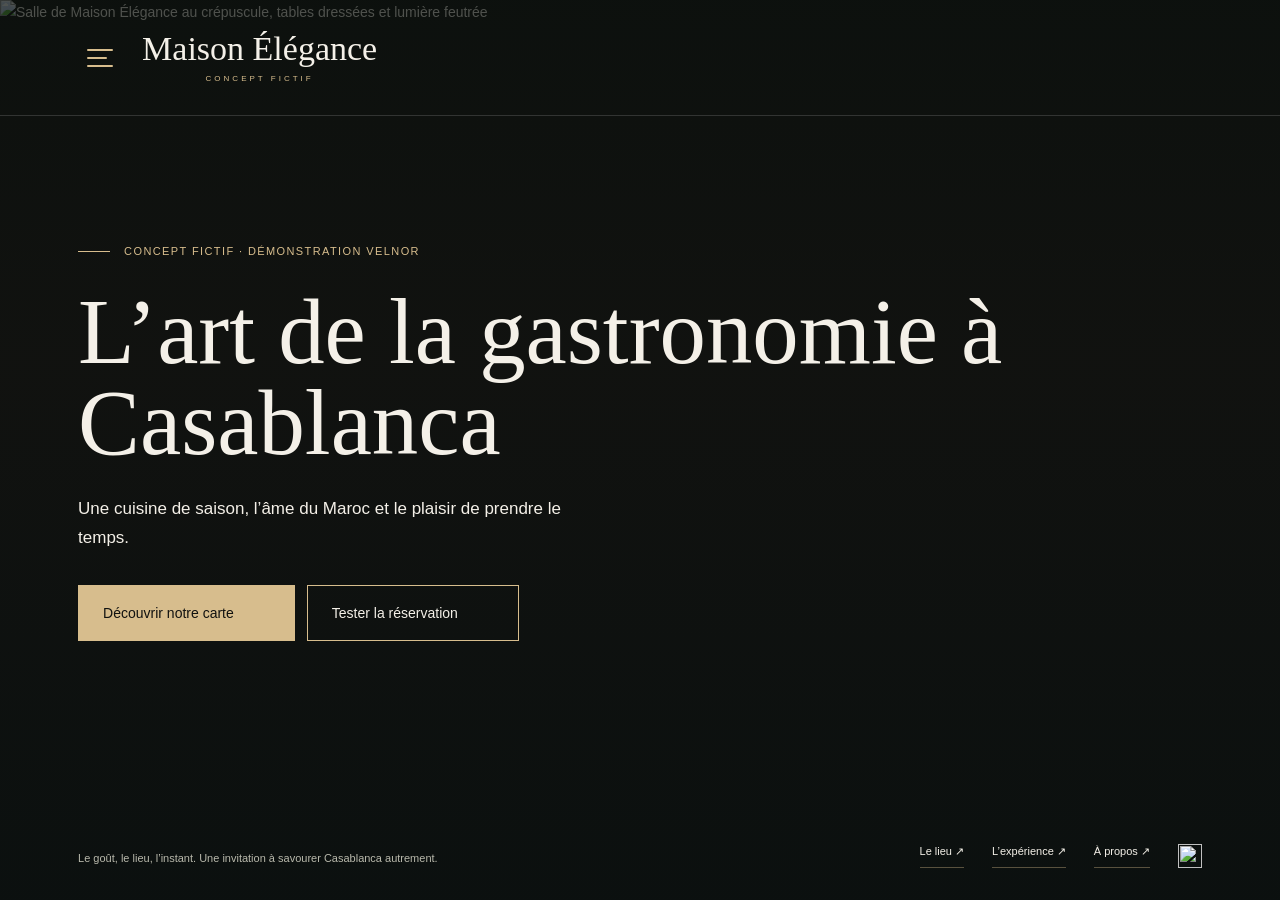
==== index.html @ 6c057418 "Publier la démonstration Maison Élégance" ====
<!doctype html>
<html lang="fr"><head><meta charset="UTF-8"><meta name="viewport" content="width=device-width, initial-scale=1"><meta name="robots" content="noindex"><meta name="theme-color" content="#111210"><meta name="description" content="Maison Élégance, concept fictif de restaurant gastronomique à Casablanca. Une démonstration VELNOR."><title>Accueil · Maison Élégance</title><link rel="stylesheet" href="fonts.css"><link rel="stylesheet" href="style.css?v=20261017-1"><script src="app.js?v=20261017-1" defer></script></head><body class="home"><div class="hero"><img class="hero-photo" src="assets/imgSalleAuCrepuscule.png" alt="Salle de Maison Élégance au crépuscule, tables dressées et lumière feutrée" fetchpriority="high"><a class="skip" href="#main">Aller au contenu</a><header class="header" data-node-id="4:5559"><div class="header-identity"><button class="menu-toggle" type="button" aria-label="Ouvrir le menu" aria-controls="site-menu" aria-expanded="false" aria-haspopup="dialog"><span class="menu-lines" aria-hidden="true"><span></span><span></span><span></span></span></button><a class="brand" href="index.html" aria-label="Maison Élégance, accueil"><span>Maison Élégance</span><small>CONCEPT FICTIF</small></a></div></header><main class="hero-content" id="main" data-node-id="4:5571"><div class="hero-invitation"><p class="eyebrow">Concept fictif · Démonstration VELNOR</p><h1>L’art de la gastronomie à Casablanca</h1><p class="hero-description">Une cuisine de saison, l’âme du Maroc et le plaisir de prendre le temps.</p><div class="actions"><a class="button gold" href="carte.html">Découvrir notre carte<img src="assets/imgArrowUpRight1.svg" alt="" width="16" height="16"></a><a class="button outline" href="reservation.html">Tester la réservation<img src="assets/imgArrowUpRight.svg" alt="" width="16" height="16"></a></div></div><div class="hero-bottom"><p>Le goût, le lieu, l’instant. Une invitation à savourer Casablanca autrement.</p><nav class="home-explore" aria-label="Découvrir la maison"><a href="maison.html" aria-label="Découvrir la maison">Le lieu ↗</a><a href="experience.html">L’expérience ↗</a><a href="contact.html">À propos ↗</a><a class="discover-arrow" href="maison.html" aria-label="Découvrir la maison"><img src="assets/imgArrowDown.svg" alt="" width="24" height="24"></a></nav></div></main></div><dialog class="navigation-drawer" id="site-menu" aria-label="Menu Maison Élégance"><div class="drawer-top"><button class="drawer-close" type="button" aria-label="Fermer le menu" autofocus><span class="menu-lines is-cross" aria-hidden="true"><span></span><span></span><span></span></span></button><span class="drawer-heading">Maison Élégance<small>CONCEPT FICTIF</small></span></div><div class="drawer-content"><p class="eyebrow">Explorez la maison</p><nav class="drawer-links" aria-label="Toutes les pages"><a href="index.html" aria-current="page"><span class="drawer-number" aria-hidden="true">01</span><span>Accueil</span><span class="drawer-link-arrow" aria-hidden="true">↗</span></a><a href="maison.html"><span class="drawer-number" aria-hidden="true">02</span><span>La maison</span><span class="drawer-link-arrow" aria-hidden="true">↗</span></a><a href="carte.html"><span class="drawer-number" aria-hidden="true">03</span><span>La carte</span><span class="drawer-link-arrow" aria-hidden="true">↗</span></a><a href="experience.html"><span class="drawer-number" aria-hidden="true">04</span><span>L’expérience</span><span class="drawer-link-arrow" aria-hidden="true">↗</span></a><a href="reservation.html"><span class="drawer-number" aria-hidden="true">05</span><span>Réservation</span><span class="drawer-link-arrow" aria-hidden="true">↗</span></a><a href="contact.html"><span class="drawer-number" aria-hidden="true">06</span><span>Contact</span><span class="drawer-link-arrow" aria-hidden="true">↗</span></a></nav><div class="drawer-signature"><span>MÉ</span><p>Le goût. Le lieu. L’instant.</p><small>GASTRONOMIE CONTEMPORAINE</small></div></div></dialog></body></html>
---- fonts.css ----
@font-face {
  font-family: 'Cormorant Garamond';
  font-style: italic;
  font-weight: 400;
  font-display: swap;
  src: url(assets/font-0.ttf) format('truetype');
}
@font-face {
  font-family: 'Cormorant Garamond';
  font-style: normal;
  font-weight: 400;
  font-display: swap;
  src: url(assets/font-1.ttf) format('truetype');
}
@font-face {
  font-family: 'Cormorant Garamond';
  font-style: normal;
  font-weight: 500;
  font-display: swap;
  src: url(assets/font-2.ttf) format('truetype');
}
@font-face {
  font-family: 'Inter';
  font-style: normal;
  font-weight: 400;
  font-display: swap;
  src: url(assets/font-3.ttf) format('truetype');
}
@font-face {
  font-family: 'Inter';
  font-style: normal;
  font-weight: 500;
  font-display: swap;
  src: url(assets/font-4.ttf) format('truetype');
}
@font-face {
  font-family: 'Inter';
  font-style: normal;
  font-weight: 600;
  font-display: swap;
  src: url(assets/font-5.ttf) format('truetype');
}
---- style.css ----
:root{--ink:#111210;--cream:#f4f0e8;--paper:#fcfaf6;--gold:#d7bd8d;--muted:#6c6b61;--line:#d8d3c7;--serif:'Cormorant Garamond',Georgia,serif;--sans:Inter,Arial,sans-serif}*{box-sizing:border-box}body{margin:0;background:var(--cream);color:var(--ink);font:14px/1.75 var(--sans)}a{color:inherit;text-decoration:none}button,input,select,textarea{font:inherit}button,a,input,select,textarea{-webkit-tap-highlight-color:transparent}button{cursor:pointer}a:focus-visible,button:focus-visible,input:focus-visible,select:focus-visible,textarea:focus-visible{outline:2px solid #b89a62;outline-offset:5px}button:disabled{cursor:default}h1,h2,h3,p{margin:0}h1,h2,h3{font-family:var(--serif);font-weight:400;line-height:1.04}h1{font-size:clamp(48px,5.1vw,76px)}h2{font-size:clamp(38px,4.4vw,64px)}h3{font-size:32px}.skip{position:fixed;top:-80px;left:20px;padding:10px 20px;background:var(--gold);z-index:100}.skip:focus{top:10px}.header{height:116px;padding:0 max(32px,6.1vw);display:flex;align-items:center;justify-content:space-between;background:var(--ink);color:var(--cream);border-bottom:1px solid #ffffff26;position:relative;z-index:20}.brand{display:flex;flex-direction:column;align-items:center;flex-shrink:0}.brand span{font:500 34px/1.15 var(--serif)}.brand small{font-size:8px;letter-spacing:3px;color:var(--gold);margin-top:4px}.nav{display:flex;align-items:center;gap:30px}.nav>a:not(.button){font-size:13px;padding:12px 0;position:relative}.nav>a[aria-current=page]:not(.button):after{content:'';position:absolute;bottom:4px;left:0;right:0;height:1px;background:var(--gold)}.nav a:not(.button):hover{color:var(--gold)}.button{display:inline-flex;align-items:center;justify-content:center;gap:20px;min-height:56px;padding:15px 24px;border:1px solid var(--gold);font-size:14px;font-weight:500;background:transparent;color:var(--cream);transition:background .2s,color .2s}.button:hover{background:var(--gold);color:var(--ink)}.button img{display:block;flex-shrink:0}.button.gold{background:var(--gold);color:var(--ink)}.button.gold:hover{background:#e4cea7}.button.ink{background:var(--ink);border-color:var(--ink);color:var(--cream)}.button.ink:hover{background:#30332c}.menu-toggle{display:none;background:none;color:var(--cream);border:1px solid #d7bd8d60;padding:8px 14px}.home{background:var(--ink);color:var(--cream)}.home .header{background:transparent}.hero{min-height:100svh;position:relative;display:flex;flex-direction:column;background:var(--ink)}.hero-photo,.experience-photo{position:absolute;inset:0;width:100%;height:100%;object-fit:cover}.hero:after{content:'';position:absolute;inset:0;background:linear-gradient(180deg,rgba(11,16,13,.73),rgba(16,18,15,.19) 40%,rgba(11,16,15,.94));pointer-events:none}.hero-content{z-index:1;position:relative;padding:clamp(72px,14vh,218px) max(32px,6.1vw) 32px;flex:1;display:flex;flex-direction:column;justify-content:space-between;gap:65px}.hero-invitation{max-width:990px;display:flex;flex-direction:column;align-items:flex-start;gap:26px}.eyebrow{font-size:11px;font-weight:500;letter-spacing:1.4px;text-transform:uppercase;color:var(--muted)}.hero .eyebrow{color:var(--gold);display:flex;gap:14px;align-items:center}.hero .eyebrow:before{content:'';height:1px;width:32px;background:var(--gold)}.hero h1{font-size:clamp(52px,7.25vw,104px);line-height:.98;max-width:990px}.hero-description{font-size:17px;line-height:1.7;max-width:510px}.actions{display:flex;gap:12px;flex-wrap:wrap;margin-top:6px}.hero-bottom{display:flex;align-items:end;justify-content:space-between;gap:32px;color:#b9b9ac;font-size:11px;line-height:1.6}.hero-bottom p{max-width:430px}.home-explore{display:flex;gap:28px;flex-wrap:wrap}.home-explore a{padding-bottom:6px;border-bottom:1px solid #d7bd8d60;color:var(--cream)}.page{max-width:1440px;margin:auto;padding:72px max(32px,6.1vw) 80px}.page-intro{display:flex;justify-content:space-between;align-items:end;gap:48px;margin-bottom:40px}.page-intro>div{display:flex;flex-direction:column;gap:20px}.page-intro>p{max-width:350px;color:var(--muted);font-size:16px}.split{display:grid;grid-template-columns:1fr 1fr;gap:8.2%;align-items:center}.editorial{display:flex;flex-direction:column;gap:24px}.editorial>p:not(.eyebrow){color:var(--muted);font-size:16px;line-height:1.75}.portrait{width:100%;height:590px;object-fit:cover}.caption{font-size:11px;color:var(--muted);margin-top:14px}.signature{border-top:1px solid var(--line);padding-top:20px;display:flex;align-items:center;justify-content:space-between;font:italic 26px var(--serif)}.signature span{color:#b89a62;font-style:normal;font-size:30px}.philosophy{background:var(--ink);color:var(--cream);padding:72px max(32px,6.1vw)}.philosophy>div{max-width:1264px;margin:auto}.philosophy .eyebrow{color:var(--gold)}.philosophy-title{display:flex;gap:50px;align-items:start;margin-bottom:40px}.philosophy-title>.eyebrow{width:295px}.convictions{display:grid;grid-template-columns:repeat(3,1fr);gap:40px}.conviction{border-top:1px solid #36382f;padding-top:20px}.roman{font:italic 32px var(--serif);color:var(--gold);margin-bottom:20px}.conviction h3{font-size:34px;margin-bottom:18px}.conviction p:last-child{color:#b9b9ac;font-size:15px}.next-page{margin-top:35px}.filters{display:flex;gap:8px;flex-wrap:wrap;align-items:center;border-bottom:1px solid var(--line);padding:8px 0 24px;margin-bottom:32px}.filter{border:1px solid var(--line);background:transparent;color:var(--muted);padding:10px 20px}.filter[aria-pressed=true]{background:var(--ink);color:var(--cream);border-color:var(--ink)}.filter:hover{border-color:var(--ink)}.filters label{margin-left:auto;display:flex;gap:8px;align-items:center;font-size:12px}.menu-section{margin-top:40px}.menu-section[hidden],.dish[hidden]{display:none}.category-heading{display:flex;align-items:baseline;gap:16px;margin-bottom:26px}.category-heading span{color:var(--muted);font-size:11px}.category-heading h2{font-size:44px}.category-heading small{margin-left:auto;color:var(--muted);font-size:11px}.dishes{display:grid;grid-template-columns:repeat(3,minmax(0,1fr));gap:32px}.dish{min-width:0;text-align:left;border:0;padding:0;background:transparent;color:var(--ink);display:flex;flex-direction:column;gap:18px}.dish-image{overflow:hidden;height:250px;width:100%;position:relative}.dish-image img{height:100%;width:100%;object-fit:cover;display:block;transition:transform .3s}.dish:hover .dish-image img{transform:scale(1.035)}.dish-image span{position:absolute;bottom:12px;right:12px;background:var(--paper);padding:6px 12px;font-size:10px;opacity:0;transition:opacity .2s}.dish:hover .dish-image span,.dish:focus-visible .dish-image span{opacity:1}.dish-heading{display:flex;align-items:baseline;gap:12px;justify-content:space-between;width:100%}.dish-heading .dish-name{font-size:29px}.price{font-size:13px;white-space:nowrap}.dish-description{font-size:14px;line-height:1.7;color:var(--muted)}.tag{font-size:10px;text-transform:uppercase;color:var(--muted);letter-spacing:.8px}.tasting{margin-top:48px;padding:32px;background:#eae5d9;display:flex;justify-content:space-between;align-items:center;gap:24px}.tasting p{color:var(--muted);font-size:14px;margin-top:8px}.tasting-price{white-space:nowrap;font:34px var(--serif)}.menu-note{color:var(--muted);font-size:12px;margin-top:24px}.season{margin-top:70px}.season .portrait{height:440px}.experience{background:var(--ink);color:var(--cream);position:relative;min-height:calc(100svh - 116px);padding:64px max(32px,6.1vw);display:flex;flex-direction:column;justify-content:space-between;gap:70px}.experience:after{content:'';position:absolute;inset:0;background:rgba(16,18,15,.5)}.experience>*:not(img){z-index:1;position:relative}.experience .eyebrow{color:var(--gold)}.experience-invitation{max-width:880px;margin:auto;text-align:center;display:flex;flex-direction:column;align-items:center;gap:28px}.experience-invitation h1{font-size:clamp(52px,5.3vw,76px)}.experience-invitation>p{font-size:16px;max-width:780px}.experience-bottom{text-align:center;color:var(--gold);font-size:10px;letter-spacing:1.8px}.reservation{align-items:start;grid-template-columns:430fr 734fr;gap:8%}.reservation .editorial{padding-top:22px}.notice{border-left:1px solid #b89a62;padding-left:20px;font-size:13px;color:var(--muted)}.notice strong{display:block;color:var(--ink);font-size:12px;margin-bottom:8px}.booking-form{background:var(--paper);padding:32px;display:flex;flex-direction:column;gap:24px}.form-heading{display:flex;justify-content:space-between;align-items:center;border-bottom:1px solid var(--line);padding-bottom:22px}.form-heading span{font-size:9px;color:var(--muted);letter-spacing:1px}.fields{display:grid;grid-template-columns:repeat(3,minmax(0,1fr));gap:16px}.fields.two{grid-template-columns:repeat(2,minmax(0,1fr))}.field{display:flex;flex-direction:column;gap:10px;font-size:12px;font-weight:500;min-width:0}.field input,.field select,.field textarea{width:100%;min-width:0;min-height:58px;border:1px solid var(--line);border-radius:2px;background:var(--paper);padding:16px;color:var(--ink);font-size:14px;font-weight:400}.field textarea{resize:vertical}.form-info{font-size:11px;color:var(--muted);line-height:1.7}.booking-form .button{width:100%}.error{color:#8b3226;font-size:12px;line-height:1.5}.confirmation{padding:36px;background:var(--paper);border-top:3px solid #b89a62;display:flex;flex-direction:column;gap:22px}.confirmation[hidden]{display:none}.confirmation dl{display:grid;grid-template-columns:1fr 1fr;gap:14px}.confirmation dt{font-size:11px;color:var(--muted)}.confirmation dd{margin:0;font-size:15px}.checkmark{height:44px;width:44px;border:1px solid #b89a62;border-radius:50%;display:grid;place-items:center;color:#b89a62;font-size:24px}.contact-page{background:var(--ink);color:var(--cream)}.contact-page .eyebrow{color:var(--gold)}.contact-grid{display:grid;grid-template-columns:450fr 726fr;gap:88px}.contact-info{display:flex;flex-direction:column;gap:28px}.contact-info h2{font:11px var(--sans);color:var(--gold);letter-spacing:1px;margin-bottom:12px}.contact-info p{font-size:16px;line-height:1.8}.hours{border-top:1px solid #36382f;padding-top:24px}.hours dl{display:grid;grid-template-columns:auto auto;gap:16px 24px;font-size:13px}.hours dd{margin:0;text-align:right;color:#b9b9ac}.contact-info .form-info{color:#b9b9ac;font-size:11px}.map{background:#e7e3d9;height:456px;position:relative;overflow:hidden;display:flex;flex-direction:column;justify-content:space-between;padding:32px;color:var(--muted)}.map-roads{position:absolute;inset:0;background:linear-gradient(transparent 26%,#f5f2e9 26%,#f5f2e9 28%,transparent 28%,transparent 53%,#f5f2e9 53%,#f5f2e9 55%,transparent 55%,transparent 76%,#f5f2e9 76%,#f5f2e9 78%,transparent 78%),linear-gradient(90deg,transparent 18%,#f5f2e9 18%,#f5f2e9 19.2%,transparent 19.2%,transparent 51%,#f5f2e9 51%,#f5f2e9 52.2%,transparent 52.2%,transparent 82%,#f5f2e9 82%,#f5f2e9 83.2%,transparent 83.2%)}.map-garden{position:absolute;left:20%;top:31%;width:20%;height:17%;background:#d5d8ca;border-radius:3px}.map-square{position:absolute;left:64%;top:59%;width:14%;height:11%;background:#dad3c4;border-radius:3px}.map>p{font-size:10px;position:relative}.map-pin{position:relative;align-self:center;display:flex;flex-direction:column;align-items:center;gap:16px}.map-pin span{background:var(--ink);color:var(--gold);font:25px var(--serif);width:62px;height:62px;border-radius:50%;display:grid;place-items:center}.map-pin div{background:var(--paper);padding:16px 24px;text-align:center}.map-pin strong{font:28px var(--serif);display:block;color:var(--ink)}.map-pin small{font-size:10px}.copy-button{background:none;padding:0;border:0;color:var(--cream);text-align:left}.copy-button span{display:block;font-size:10px;color:var(--gold);margin-top:6px}.contact-actions{display:flex;gap:12px;flex-wrap:wrap;margin-top:8px}.footer{background:var(--ink);color:#b9b9ac;border-top:1px solid #36382f;padding:32px max(32px,6.1vw);display:flex;justify-content:space-between;gap:30px;align-items:center;font-size:10px}.footer-brand{font:30px var(--serif);color:var(--cream)}.footer-links{display:flex;gap:22px;flex-wrap:wrap;font-size:12px;color:var(--cream)}.footer .copyright{margin-top:4px}dialog{width:min(820px,calc(100% - 32px));border:0;background:var(--paper);color:var(--ink);padding:0;max-height:90svh;overflow:auto}dialog::backdrop{background:#111210b8;backdrop-filter:blur(4px)}.dialog-close{position:absolute;top:16px;right:16px;background:var(--paper);border:0;width:40px;height:40px;font-size:25px;z-index:2}.dialog-photo{display:block;width:100%;height:360px;object-fit:cover}.dialog-content{padding:32px;display:flex;flex-direction:column;gap:16px}.dialog-content h2{font-size:40px}.dialog-content .button{align-self:start;margin-top:8px}.dialog-content>p{color:var(--muted)}.dialog-content .tag{color:#9a7c45}.empty{padding:32px;background:var(--paper);color:var(--muted)}.empty[hidden]{display:none}.status{min-height:22px;font-size:12px;color:var(--gold)}.home .header{animation:kf_4_5559_opacity_0 2s linear,kf_4_5559_translate_0 2s linear;animation-iteration-count:infinite}.hero-content{animation:kf_4_5571_opacity_0 2s linear,kf_4_5571_translate_0 2s linear;animation-iteration-count:infinite}@keyframes kf_4_5559_opacity_0{0%{animation-timing-function:ease-out;opacity:.9}40%{opacity:1}100%{opacity:1}}@keyframes kf_4_5559_translate_0{0%{animation-timing-function:ease-out;translate:0px 8px}40%{translate:0px 0px}100%{translate:0px 0px}}@keyframes kf_4_5571_opacity_0{0%{opacity:.9}6%{animation-timing-function:ease-out;opacity:.9}46%{opacity:1}100%{opacity:1}}@keyframes kf_4_5571_translate_0{0%{translate:0px 8px}6%{animation-timing-function:ease-out;translate:0px 8px}46%{translate:0px 0px}100%{translate:0px 0px}}@media(min-width:1600px){.header{padding-inline:max(88px,calc((100vw - 1264px)/2))}.hero-content{padding-inline:max(88px,calc((100vw - 1264px)/2))}}@media(max-width:1100px){.header{padding:0 40px;height:96px}.brand span{font-size:30px}.nav{gap:20px}.nav>a:not(.button){font-size:12px}.nav>.button{padding:14px 16px;gap:12px}.page{padding:56px 40px}.split{gap:48px}.portrait{height:510px}.contact-grid{gap:40px}.fields{grid-template-columns:1fr}.fields.two{grid-template-columns:1fr 1fr}.dishes{gap:24px}.dish-image{height:220px}.experience{min-height:calc(100svh - 96px)}}@media(max-width:850px){.menu-toggle{display:block}.header{height:88px;padding:0 32px}.nav{display:none;position:absolute;top:88px;left:0;right:0;padding:24px 32px 32px;background:var(--ink);flex-direction:column;align-items:stretch;gap:8px;border-bottom:1px solid #36382f}.nav.open{display:flex}.nav>a:not(.button){font-size:15px}.nav>.button{margin-top:12px}.page{padding:48px 32px}.page-intro{align-items:start;flex-direction:column;gap:24px}.page-intro>p{max-width:550px}.split{gap:32px}.portrait{height:430px}.editorial>p:not(.eyebrow){font-size:14px}.philosophy-title{flex-direction:column;gap:24px}.convictions{gap:24px}.conviction h3{font-size:28px}.conviction p:last-child{font-size:13px}.dishes{grid-template-columns:1fr}.dish{display:grid;grid-template-columns:230px 1fr;grid-template-rows:auto 1fr auto;column-gap:24px;row-gap:8px}.dish-image{grid-row:1/4;height:186px}.dish-heading{align-self:end}.dish-description{align-self:center}.dish-image span{opacity:1}.filters label{width:100%;margin:8px 0 0}.reservation{grid-template-columns:1fr}.reservation .editorial{max-width:550px}.fields{grid-template-columns:repeat(3,minmax(0,1fr))}.contact-grid{grid-template-columns:1fr}.contact-info{display:grid;grid-template-columns:1fr 1fr;gap:30px}.contact-info>.form-info,.contact-info>.contact-actions,.contact-info>.status{grid-column:1/-1}.contact-info .hours{grid-column:2;grid-row:1/3;border-top:0;padding-top:0}.experience{min-height:calc(100svh - 88px);padding-inline:32px}.footer{align-items:start;flex-wrap:wrap}.hero-content{padding-top:100px}.hero-bottom{align-items:start;flex-direction:column;gap:24px}.home-explore{gap:22px}}@media(max-width:550px){.header{height:84px;padding:0 24px}.brand span{font-size:28px}.nav{top:84px;padding-inline:24px}.hero-content{padding:100px 24px 24px;gap:60px}.hero h1{font-size:56px}.hero-description{font-size:15px}.hero-invitation{gap:24px}.hero .eyebrow{font-size:9px;letter-spacing:.7px}.actions{width:100%;flex-direction:column}.actions .button{width:100%}.hero-bottom p{font-size:10px}.home-explore{font-size:11px;gap:20px}.page{padding:40px 24px 48px}.split{grid-template-columns:1fr;gap:32px}.portrait{height:430px}.editorial>p:not(.eyebrow){font-size:15px}.philosophy{padding:48px 24px}.convictions{grid-template-columns:1fr;gap:30px}.conviction h3{font-size:32px}.conviction p:last-child{font-size:14px}.philosophy-title{margin-bottom:30px}.category-heading h2{font-size:38px}.category-heading small{font-size:9px}.dish{display:flex;gap:16px}.dish-image{height:236px}.dish-heading .dish-name{font-size:29px}.dishes{gap:32px}.filter{padding:10px 14px;font-size:12px}.tasting{flex-direction:column;align-items:start;padding:24px}.menu-note{font-size:11px}.season{margin-top:48px}.season .portrait{height:342px}.experience{min-height:calc(100svh - 84px);padding:40px 24px}.experience-invitation h1{font-size:52px}.experience-invitation>p{font-size:15px}.experience .eyebrow{font-size:9px}.experience-bottom{font-size:8px;letter-spacing:1px}.booking-form{padding:24px;gap:22px}.form-heading h2{font-size:30px}.fields{grid-template-columns:1fr}.fields.two{grid-template-columns:1fr}.confirmation{padding:24px}.contact-info{display:flex;gap:28px}.contact-info .hours{border-top:1px solid #36382f;padding-top:24px}.contact-info p{font-size:15px}.map{height:370px;padding:24px}.footer{padding:28px 24px;gap:20px}.footer-links{gap:16px;font-size:11px}.dialog-photo{height:250px}.dialog-content{padding:24px}.dialog-content h2{font-size:34px}}@media(prefers-reduced-motion:reduce){*,*:before,*:after{animation:none!important;transition:none!important}}

.dish-name{font-family:var(--serif);font-weight:400;line-height:1.08}.home-explore{align-items:center}.discover-arrow{border:0!important;padding-bottom:0!important}.discover-arrow img{display:block}.field:has(.field-icon){position:relative}.field-icon{position:absolute;right:16px;bottom:20px;pointer-events:none}.field:has(.field-icon) select{appearance:none;padding-right:42px}.field:has(.field-icon) input[type=date]{padding-right:42px}.field input[type=date]::-webkit-calendar-picker-indicator{opacity:0;position:absolute;right:8px;width:24px;height:32px;cursor:pointer}

/* Smooth movement, without the original repeating entrance animations. */
:root{--motion-ease:cubic-bezier(.22,1,.36,1)}
html{scroll-behavior:smooth}
.home .header,.hero-content{animation:none}
main{animation:page-arrive .55s var(--motion-ease) backwards;opacity:1;transition:opacity .19s ease,translate .19s ease}
.is-leaving main{animation:none;opacity:0;translate:0 -6px;pointer-events:none}
@keyframes page-arrive{from{opacity:0;transform:translateY(14px)}to{opacity:1;transform:translateY(0)}}
.button{transition:background .3s ease,color .3s ease,border-color .3s ease,transform .4s var(--motion-ease)}
.button img{transition:transform .4s var(--motion-ease)}
.button:hover img{transform:translate(2px,-2px)}
.filter,.menu-toggle{transition:background .28s ease,color .28s ease,border-color .28s ease}
.nav>a,.home-explore a,.footer-links a{transition:color .25s ease,border-color .25s ease}
.dish-image img{transition:transform .65s var(--motion-ease)}
.dish-image span{transition:opacity .3s ease,transform .4s var(--motion-ease);transform:translateY(4px)}
.dish:hover .dish-image span,.dish:focus-visible .dish-image span{transform:translateY(0)}
.field input,.field select,.field textarea{transition:border-color .25s ease,box-shadow .25s ease}
.field input:focus,.field select:focus,.field textarea:focus{border-color:#b89a62;box-shadow:0 0 0 3px #b89a6214}
::view-transition-old(root){animation:content-out .18s ease both}
::view-transition-new(root){animation:content-in .32s var(--motion-ease) both}
@keyframes content-out{to{opacity:0}}
@keyframes content-in{from{opacity:0}to{opacity:1}}
@media(max-width:850px){
 .nav{display:flex;opacity:0;visibility:hidden;pointer-events:none;transform:translateY(-10px);transition:opacity .28s ease,transform .38s var(--motion-ease),visibility 0s linear .38s}
 .nav.open{opacity:1;visibility:visible;pointer-events:auto;transform:translateY(0);transition-delay:0s}
}
@media(prefers-reduced-motion:reduce){
 html{scroll-behavior:auto}
 *,*:before,*:after{animation:none!important;transition:none!important}
 main{transform:none!important}
 ::view-transition-old(root),::view-transition-new(root){animation:none!important}
}
::view-transition{pointer-events:none}

/* Three-line navigation, available on every screen size. */
.header{gap:28px}
.header-identity{display:flex;align-items:center;gap:20px;min-width:0}
.header .menu-toggle,.drawer-close{display:flex;align-items:center;justify-content:center;flex-shrink:0;width:44px;height:44px;padding:0;border:0;background:transparent;color:var(--gold);cursor:pointer}
.menu-lines{display:block;position:relative;width:26px;height:22px}
.menu-lines>span{display:block;position:absolute;left:0;width:26px;height:2px;background:currentColor;border-radius:1px;transition:transform .35s var(--motion-ease),opacity .2s ease,width .3s ease}
.menu-lines>span:nth-child(1){top:2px}
.menu-lines>span:nth-child(2){top:10px;width:20px}
.menu-lines>span:nth-child(3){top:18px}
.menu-toggle:hover .menu-lines>span:nth-child(2){width:26px}
.menu-toggle[aria-expanded=true] .menu-lines>span:nth-child(1),.is-cross>span:nth-child(1){transform:translateY(8px) rotate(45deg)}
.menu-toggle[aria-expanded=true] .menu-lines>span:nth-child(2),.is-cross>span:nth-child(2){opacity:0}
.menu-toggle[aria-expanded=true] .menu-lines>span:nth-child(3),.is-cross>span:nth-child(3){transform:translateY(-8px) rotate(-45deg)}
html.menu-is-open{overflow:hidden;scrollbar-gutter:stable}
.navigation-drawer{position:fixed;inset:0 auto 0 0;margin:0;width:min(430px,92vw);max-width:none;height:100dvh;max-height:none;padding:0;border:0;border-right:1px solid #d7bd8d35;border-radius:0;background:var(--ink);color:var(--cream);overflow-y:auto;overscroll-behavior:contain;box-shadow:24px 0 80px #0004}
.navigation-drawer::backdrop{background:#080c09a8;backdrop-filter:blur(5px);animation:drawer-shade-in .35s ease both}
.navigation-drawer.is-closing::backdrop{animation:drawer-shade-out .26s ease both}
.drawer-top{display:flex;align-items:center;gap:20px;padding:30px 28px;border-bottom:1px solid #d7bd8d26}
.drawer-heading{font:30px/1.1 var(--serif);text-align:center}
.drawer-heading small{display:block;margin-top:8px;color:var(--gold);font:8px var(--sans);letter-spacing:3px}
.drawer-content{padding:28px 34px;display:flex;flex-direction:column;min-height:calc(100dvh - 112px)}
.drawer-content>.eyebrow{font-size:10px;letter-spacing:2px;color:var(--gold);margin-bottom:24px}
.drawer-links{display:flex;flex-direction:column}
.drawer-links a{display:flex;align-items:center;gap:20px;padding:13px 0;color:var(--cream);border-bottom:1px solid #d7bd8d1c;font:30px/1.2 var(--serif);transition:color .25s ease,padding-left .35s var(--motion-ease)}
.drawer-links a:hover,.drawer-links a[aria-current=page]{color:var(--gold)}
.drawer-links a:hover{padding-left:8px}
.drawer-number{color:#b8aa91;font:10px var(--sans);letter-spacing:1px}
.drawer-link-arrow{margin-left:auto;font:18px var(--sans);opacity:0;transform:translate(-4px,4px);transition:opacity .25s ease,transform .35s var(--motion-ease)}
.drawer-links a:hover .drawer-link-arrow,.drawer-links a[aria-current=page] .drawer-link-arrow{opacity:1;transform:translate(0,0)}
.drawer-signature{margin-top:auto;padding-top:40px}
.drawer-signature>span{font:30px var(--serif);color:var(--gold)}
.drawer-signature p{font:italic 24px var(--serif);margin:12px 0}
.drawer-signature small{font-size:8px;letter-spacing:1.7px;color:#b9b9ac}
@keyframes drawer-shade-in{from{opacity:0}to{opacity:1}}
@keyframes drawer-shade-out{from{opacity:1}to{opacity:0}}
@media(max-width:1000px){.header .nav{display:none;visibility:hidden;pointer-events:none}.header-identity{gap:20px}}
@media(max-width:550px){.header-identity{gap:14px}.header .menu-toggle{width:36px}.drawer-top{padding:20px 20px;gap:16px}.drawer-heading{font-size:27px}.drawer-content{padding:28px 26px;min-height:calc(100dvh - 85px)}.drawer-links a{font-size:29px;padding:14px 0}.drawer-signature{padding-top:28px}}
@media(prefers-reduced-motion:reduce){.navigation-drawer::backdrop{animation:none!important}.drawer-links a,.menu-lines>span{transition:none!important}}

/* Keep outline actions legible for pointer, keyboard and touch interaction. */
.button.outline:is(:hover,:focus-visible,:active){background:var(--gold);border-color:var(--gold);color:var(--ink)}
.button.outline:is(:hover,:focus-visible,:active) img{filter:brightness(0)}

/* An editorial journey through the experience, within the existing identity. */
.experience-page{background:var(--cream)}
.experience-intro{min-height:690px;min-height:max(620px,calc(86svh - 116px));gap:54px;padding-block:44px 32px}
.experience-intro:after{background:linear-gradient(180deg,#11121045,#11121080 42%,#111210c7)}
.experience-intro .experience-photo{object-position:center 55%}
.experience-intro .experience-invitation{max-width:880px;gap:28px}
.experience-intro h1{font-size:clamp(60px,6.1vw,90px);line-height:1.01}
.experience-intro .experience-invitation>p{max-width:540px;color:var(--cream);line-height:1.85}
.experience-intro .experience-invitation>.button{margin-top:8px}
.experience-discover{display:flex;gap:16px;align-items:center;align-self:center;font-size:11px;letter-spacing:.5px;color:var(--cream)}
.experience-discover span{color:var(--gold);font-size:24px;line-height:1}
.experience-chapters{display:grid;grid-template-columns:repeat(3,minmax(0,1fr));max-width:1264px;margin:auto;padding:0 0;border-bottom:1px solid var(--line)}
.experience-chapters a{display:flex;gap:18px;align-items:center;padding:26px 30px;font-size:12px;color:var(--ink);transition:background .2s ease}
.experience-chapters a+a{border-left:1px solid var(--line)}
.experience-chapters a:hover{background:#eae5d9}
.experience-chapters a>span:first-child{font-size:10px;color:#8a7041}
.experience-chapters a>span:last-child{margin-left:auto;color:#8a7041;font-size:18px}
.experience-story{display:grid;grid-template-columns:1fr 1fr;gap:clamp(40px,7vw,108px);align-items:center;max-width:1440px;margin:auto;padding:100px max(32px,6.1vw)}
.experience-page section[id]{scroll-margin-top:32px}
.experience-figure{margin:0;min-width:0}
.experience-figure img{display:block;object-fit:cover;width:100%;height:auto;aspect-ratio:1/1.1}
.experience-figure figcaption{font-size:11px;line-height:1.7;color:var(--muted);padding-top:14px}
.experience-copy{display:flex;flex-direction:column;gap:24px;min-width:0}
.experience-copy h2{font-size:clamp(42px,4.2vw,62px);line-height:1.05}
.experience-copy>p:not(.eyebrow){font-size:15px;line-height:1.9;color:var(--muted)}
.experience-detail{display:flex;gap:24px;align-items:center;border-top:1px solid var(--line);margin-top:8px;padding-top:26px}
.experience-detail>span{font:38px var(--serif);color:#9a7c45}
.experience-detail>p{font-size:12px;line-height:1.9;color:var(--muted)}
.experience-ritual{background:var(--ink);color:var(--cream);padding:92px max(32px,6.1vw)}
.experience-ritual-inner{max-width:1264px;margin:auto}
.experience-ritual-heading{display:grid;grid-template-columns:.65fr 1.35fr 1fr;gap:40px;align-items:start;margin-bottom:64px}
.experience-ritual-heading>.eyebrow{color:var(--gold);padding-top:12px}
.experience-ritual-heading h2{font-size:clamp(44px,4.4vw,64px)}
.experience-ritual-heading>p:last-child{padding-top:10px;font-size:14px;line-height:1.9;color:#b9b9ac}
.experience-steps{display:grid;grid-template-columns:repeat(3,minmax(0,1fr));gap:44px}
.experience-steps article{border-top:1px solid #d7bd8d55;padding-top:24px}
.experience-step-number{display:block;font:italic 27px var(--serif);color:var(--gold);margin-bottom:28px}
.experience-steps h3{font-size:36px;margin-bottom:18px}
.experience-steps p{font-size:14px;line-height:1.9;color:#b9b9ac}
.experience-text-link{display:inline-flex;gap:24px;align-items:center;margin-top:48px;padding-bottom:6px;border-bottom:1px solid #d7bd8d70;font-size:12px;color:var(--gold)}
.experience-text-link:hover{color:var(--cream)}
.experience-occasions{align-items:center;padding-block:110px}
.experience-occasions .experience-figure img{aspect-ratio:4/5;object-position:46% center}
.experience-occasion-list{margin-top:6px}
.experience-occasion-list article{display:flex;gap:22px;padding:23px 0;border-top:1px solid var(--line)}
.experience-occasion-list article:last-child{padding-bottom:0}
.experience-occasion-list article>span{font-size:10px;color:#8a7041;min-width:20px;padding-top:9px}
.experience-occasion-list h3{font-size:31px;margin-bottom:10px}
.experience-occasion-list p{color:var(--muted);font-size:13px;line-height:1.85}
.experience-closing{position:relative;display:flex;flex-direction:column;align-items:center;text-align:center;gap:24px;margin:0 auto 88px;padding:64px 28px;max-width:1080px;border-block:1px solid #b89a6280;background:#eae5d959}
.experience-closing h2{font-size:clamp(46px,4.6vw,68px)}
.experience-closing>p:not(.eyebrow){font-size:15px;line-height:1.9;color:var(--muted)}
.experience-closing>.button{margin-top:6px}
.experience-contact-link{font-size:11px;color:var(--muted);padding-bottom:2px;border-bottom:1px solid var(--line)}
.experience-contact-link:hover{color:var(--ink)}
@media(max-width:1100px){
 .experience-intro{min-height:max(600px,calc(85svh - 96px))}
 .experience-story{padding:72px 40px;gap:42px}
 .experience-chapters{margin-inline:40px}
 .experience-chapters a{padding:23px 18px;gap:12px}
 .experience-ritual{padding:72px 40px}
 .experience-ritual-heading{grid-template-columns:1fr 1.3fr;gap:24px}
 .experience-ritual-heading>.eyebrow{grid-column:1/-1;padding-top:0}
 .experience-steps{gap:28px}
 .experience-closing{margin-inline:40px;margin-bottom:64px}
}
@media(max-width:750px){
 .experience-intro{min-height:650px;padding:36px 28px 28px;gap:48px}
 .experience-intro h1{font-size:60px}
 .experience-intro .experience-invitation>p{font-size:15px}
 .experience-chapters{margin-inline:24px}
 .experience-chapters a{gap:10px;padding:20px 10px;font-size:11px;flex-wrap:wrap}
 .experience-chapters a>span:first-child{width:100%}
 .experience-chapters a>span:last-child{display:none}
 .experience-story{grid-template-columns:1fr;padding:60px 24px;gap:34px}
 .experience-figure img{aspect-ratio:4/3}
 .experience-copy h2{font-size:46px}
 .experience-copy>p:not(.eyebrow){font-size:14px}
 .experience-ritual{padding:60px 24px}
 .experience-ritual-heading{display:flex;flex-direction:column;gap:24px;margin-bottom:36px}
 .experience-ritual-heading h2{font-size:48px}
 .experience-ritual-heading>p:last-child{padding:0;max-width:480px}
 .experience-steps{grid-template-columns:1fr;gap:30px}
 .experience-step-number{margin-bottom:16px}
 .experience-steps h3{font-size:34px;margin-bottom:12px}
 .experience-occasions .experience-figure{order:-1}
 .experience-occasions .experience-figure img{aspect-ratio:4/3}
 .experience-closing{margin:0 24px 60px;padding:48px 20px;gap:22px}
 .experience-closing h2{font-size:46px}
 .experience-closing .button{max-width:100%}
}
@media(max-width:400px){
 .experience-intro{padding-inline:24px}
 .experience-intro h1{font-size:52px}
 .experience-intro>.eyebrow{font-size:9px;letter-spacing:1px}
 .experience-chapters a{font-size:10px;padding-inline:6px}
 .experience-copy h2,.experience-ritual-heading h2,.experience-closing h2{font-size:42px}
}

/* Keep native date controls inside the form, including Safari on iPhone. */
.reservation>*{min-inline-size:0}
.booking-form,.fields{min-inline-size:0;max-inline-size:100%}
.field input,.field select,.field textarea{display:block;min-inline-size:0;max-inline-size:100%;box-sizing:border-box}
.field input[type=date]{appearance:none;-webkit-appearance:none;inline-size:100%;min-inline-size:0;max-inline-size:100%;height:58px}
.field input[type=date]::-webkit-date-and-time-value{min-width:0;text-align:left}
.field input[type=date]::-webkit-datetime-edit{min-width:0;padding:0}
@media(max-width:850px){
 .form-heading{gap:12px;flex-wrap:wrap}
 .field input,.field select,.field textarea{font-size:16px}
}
/* Avoid full-page compositing and blurred overlays on small or touch screens. */
@media(max-width:850px),(pointer:coarse){
 main{animation:none;transition:none}
 .navigation-drawer::backdrop,dialog::backdrop{backdrop-filter:none;-webkit-backdrop-filter:none;animation:none}
 .navigation-drawer{box-shadow:none}
}
@media(hover:none){
 .dish:hover .dish-image img,.button:hover img{transform:none}
}
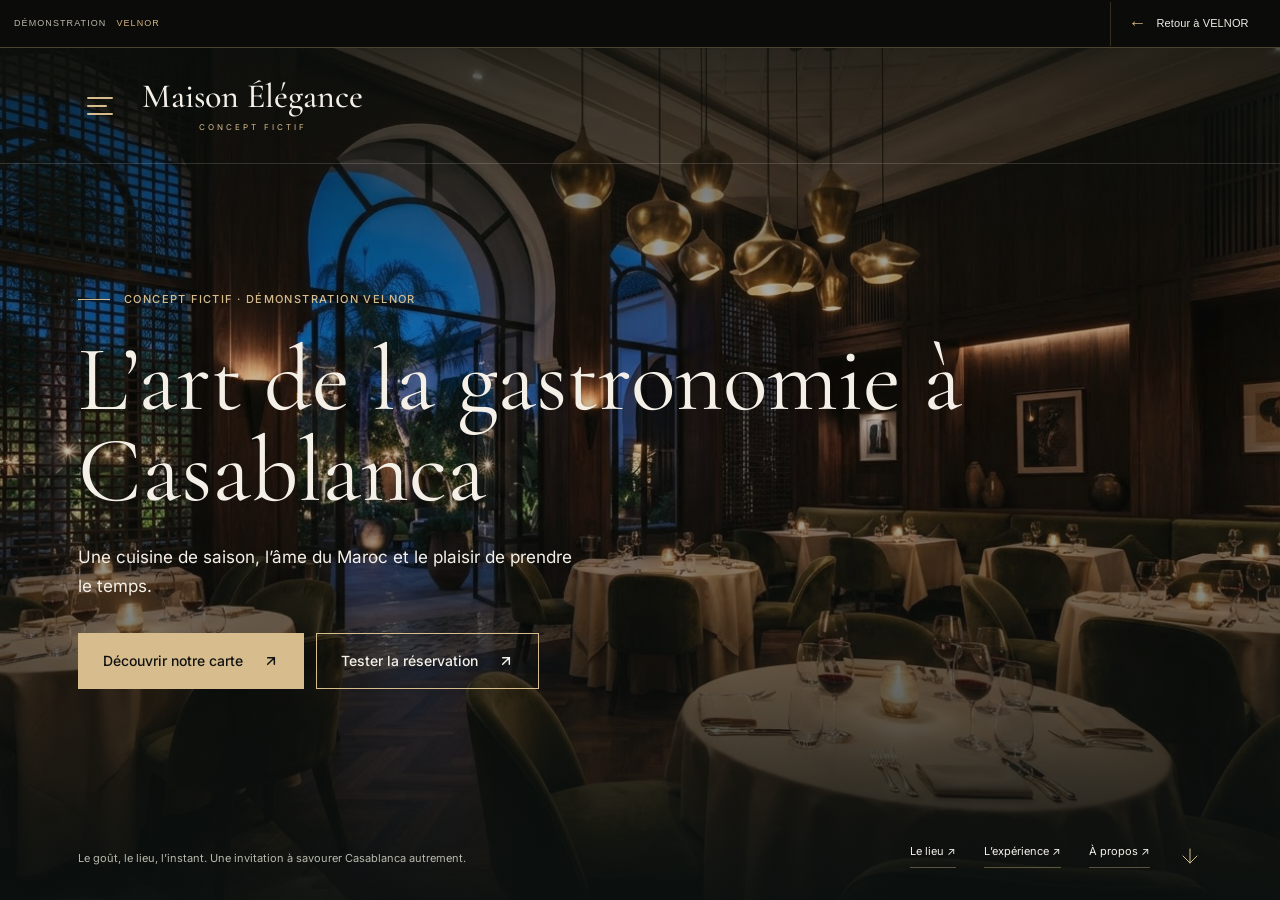
==== commit aa068e59: "Ajouter le retour à VELNOR sur toutes les pages de démonstration" ====
--- a/index.html
+++ b/index.html
@@ -1,2 +1,2 @@
 <!doctype html>
-<html lang="fr"><head><meta charset="UTF-8"><meta name="viewport" content="width=device-width, initial-scale=1"><meta name="robots" content="noindex"><meta name="theme-color" content="#111210"><meta name="description" content="Maison Élégance, concept fictif de restaurant gastronomique à Casablanca. Une démonstration VELNOR."><title>Accueil · Maison Élégance</title><link rel="stylesheet" href="fonts.css"><link rel="stylesheet" href="style.css?v=20261017-1"><script src="app.js?v=20261017-1" defer></script></head><body class="home"><div class="hero"><img class="hero-photo" src="assets/imgSalleAuCrepuscule.png" alt="Salle de Maison Élégance au crépuscule, tables dressées et lumière feutrée" fetchpriority="high"><a class="skip" href="#main">Aller au contenu</a><header class="header" data-node-id="4:5559"><div class="header-identity"><button class="menu-toggle" type="button" aria-label="Ouvrir le menu" aria-controls="site-menu" aria-expanded="false" aria-haspopup="dialog"><span class="menu-lines" aria-hidden="true"><span></span><span></span><span></span></span></button><a class="brand" href="index.html" aria-label="Maison Élégance, accueil"><span>Maison Élégance</span><small>CONCEPT FICTIF</small></a></div></header><main class="hero-content" id="main" data-node-id="4:5571"><div class="hero-invitation"><p class="eyebrow">Concept fictif · Démonstration VELNOR</p><h1>L’art de la gastronomie à Casablanca</h1><p class="hero-description">Une cuisine de saison, l’âme du Maroc et le plaisir de prendre le temps.</p><div class="actions"><a class="button gold" href="carte.html">Découvrir notre carte<img src="assets/imgArrowUpRight1.svg" alt="" width="16" height="16"></a><a class="button outline" href="reservation.html">Tester la réservation<img src="assets/imgArrowUpRight.svg" alt="" width="16" height="16"></a></div></div><div class="hero-bottom"><p>Le goût, le lieu, l’instant. Une invitation à savourer Casablanca autrement.</p><nav class="home-explore" aria-label="Découvrir la maison"><a href="maison.html" aria-label="Découvrir la maison">Le lieu ↗</a><a href="experience.html">L’expérience ↗</a><a href="contact.html">À propos ↗</a><a class="discover-arrow" href="maison.html" aria-label="Découvrir la maison"><img src="assets/imgArrowDown.svg" alt="" width="24" height="24"></a></nav></div></main></div><dialog class="navigation-drawer" id="site-menu" aria-label="Menu Maison Élégance"><div class="drawer-top"><button class="drawer-close" type="button" aria-label="Fermer le menu" autofocus><span class="menu-lines is-cross" aria-hidden="true"><span></span><span></span><span></span></span></button><span class="drawer-heading">Maison Élégance<small>CONCEPT FICTIF</small></span></div><div class="drawer-content"><p class="eyebrow">Explorez la maison</p><nav class="drawer-links" aria-label="Toutes les pages"><a href="index.html" aria-current="page"><span class="drawer-number" aria-hidden="true">01</span><span>Accueil</span><span class="drawer-link-arrow" aria-hidden="true">↗</span></a><a href="maison.html"><span class="drawer-number" aria-hidden="true">02</span><span>La maison</span><span class="drawer-link-arrow" aria-hidden="true">↗</span></a><a href="carte.html"><span class="drawer-number" aria-hidden="true">03</span><span>La carte</span><span class="drawer-link-arrow" aria-hidden="true">↗</span></a><a href="experience.html"><span class="drawer-number" aria-hidden="true">04</span><span>L’expérience</span><span class="drawer-link-arrow" aria-hidden="true">↗</span></a><a href="reservation.html"><span class="drawer-number" aria-hidden="true">05</span><span>Réservation</span><span class="drawer-link-arrow" aria-hidden="true">↗</span></a><a href="contact.html"><span class="drawer-number" aria-hidden="true">06</span><span>Contact</span><span class="drawer-link-arrow" aria-hidden="true">↗</span></a></nav><div class="drawer-signature"><span>MÉ</span><p>Le goût. Le lieu. L’instant.</p><small>GASTRONOMIE CONTEMPORAINE</small></div></div></dialog></body></html>+<html lang="fr"><head><meta charset="UTF-8"><meta name="viewport" content="width=device-width, initial-scale=1"><meta name="robots" content="noindex"><meta name="theme-color" content="#111210"><meta name="description" content="Maison Élégance, concept fictif de restaurant gastronomique à Casablanca. Une démonstration VELNOR."><title>Accueil · Maison Élégance</title><link rel="stylesheet" href="fonts.css"><link rel="stylesheet" href="style.css?v=20261017-1"><script src="app.js?v=20261017-1" defer></script><link rel="stylesheet" href="demo-return.css?v=20261108-1"></head><body class="home velnor-demo" data-demo="maison-elegance"><aside class="velnor-demo-bar" aria-label="Démonstration VELNOR"><span class="velnor-demo-label">Démonstration <b>VELNOR</b></span><a class="velnor-demo-back" href="https://wearevelnor.pages.dev/projets/maison-elegance/" aria-label="Retour à VELNOR — Projet Maison Élégance"><span aria-hidden="true">←</span> Retour à VELNOR</a></aside><div class="hero"><img class="hero-photo" src="assets/imgSalleAuCrepuscule.png" alt="Salle de Maison Élégance au crépuscule, tables dressées et lumière feutrée" fetchpriority="high"><a class="skip" href="#main">Aller au contenu</a><header class="header" data-node-id="4:5559"><div class="header-identity"><button class="menu-toggle" type="button" aria-label="Ouvrir le menu" aria-controls="site-menu" aria-expanded="false" aria-haspopup="dialog"><span class="menu-lines" aria-hidden="true"><span></span><span></span><span></span></span></button><a class="brand" href="index.html" aria-label="Maison Élégance, accueil"><span>Maison Élégance</span><small>CONCEPT FICTIF</small></a></div></header><main class="hero-content" id="main" data-node-id="4:5571"><div class="hero-invitation"><p class="eyebrow">Concept fictif · Démonstration VELNOR</p><h1>L’art de la gastronomie à Casablanca</h1><p class="hero-description">Une cuisine de saison, l’âme du Maroc et le plaisir de prendre le temps.</p><div class="actions"><a class="button gold" href="carte.html">Découvrir notre carte<img src="assets/imgArrowUpRight1.svg" alt="" width="16" height="16"></a><a class="button outline" href="reservation.html">Tester la réservation<img src="assets/imgArrowUpRight.svg" alt="" width="16" height="16"></a></div></div><div class="hero-bottom"><p>Le goût, le lieu, l’instant. Une invitation à savourer Casablanca autrement.</p><nav class="home-explore" aria-label="Découvrir la maison"><a href="maison.html" aria-label="Découvrir la maison">Le lieu ↗</a><a href="experience.html">L’expérience ↗</a><a href="contact.html">À propos ↗</a><a class="discover-arrow" href="maison.html" aria-label="Découvrir la maison"><img src="assets/imgArrowDown.svg" alt="" width="24" height="24"></a></nav></div></main></div><dialog class="navigation-drawer" id="site-menu" aria-label="Menu Maison Élégance"><div class="drawer-top"><button class="drawer-close" type="button" aria-label="Fermer le menu" autofocus><span class="menu-lines is-cross" aria-hidden="true"><span></span><span></span><span></span></span></button><span class="drawer-heading">Maison Élégance<small>CONCEPT FICTIF</small></span></div><div class="drawer-content"><p class="eyebrow">Explorez la maison</p><nav class="drawer-links" aria-label="Toutes les pages"><a href="index.html" aria-current="page"><span class="drawer-number" aria-hidden="true">01</span><span>Accueil</span><span class="drawer-link-arrow" aria-hidden="true">↗</span></a><a href="maison.html"><span class="drawer-number" aria-hidden="true">02</span><span>La maison</span><span class="drawer-link-arrow" aria-hidden="true">↗</span></a><a href="carte.html"><span class="drawer-number" aria-hidden="true">03</span><span>La carte</span><span class="drawer-link-arrow" aria-hidden="true">↗</span></a><a href="experience.html"><span class="drawer-number" aria-hidden="true">04</span><span>L’expérience</span><span class="drawer-link-arrow" aria-hidden="true">↗</span></a><a href="reservation.html"><span class="drawer-number" aria-hidden="true">05</span><span>Réservation</span><span class="drawer-link-arrow" aria-hidden="true">↗</span></a><a href="contact.html"><span class="drawer-number" aria-hidden="true">06</span><span>Contact</span><span class="drawer-link-arrow" aria-hidden="true">↗</span></a></nav><div class="drawer-signature"><span>MÉ</span><p>Le goût. Le lieu. L’instant.</p><small>GASTRONOMIE CONTEMPORAINE</small></div></div></dialog></body></html>
--- a/demo-return.css
+++ b/demo-return.css
@@ -0,0 +1,24 @@
+/* A reserved top strip keeps the portfolio exit clear of each demonstration. */
+:root{--velnor-demo-bar-height:calc(48px + env(safe-area-inset-top,0px))}
+body.velnor-demo{padding-top:var(--velnor-demo-bar-height)}
+.velnor-demo-bar,.velnor-demo-bar *{box-sizing:border-box}
+.velnor-demo-bar{position:fixed;inset:0 0 auto;z-index:3000;display:flex;align-items:center;justify-content:space-between;gap:12px;height:var(--velnor-demo-bar-height);padding:env(safe-area-inset-top,0px) max(14px,env(safe-area-inset-right,0px)) 0 max(14px,env(safe-area-inset-left,0px));border-bottom:1px solid #d4b48355;background:#0b0b09;color:#efede5;font:11px/1.3 Arial,Helvetica,sans-serif;text-shadow:none}
+.velnor-demo-label{display:flex;align-items:center;gap:10px;white-space:nowrap;font-size:9px;letter-spacing:.12em;text-transform:uppercase;color:#bcb8ab}
+.velnor-demo-label b{font-weight:500;color:#d4b483}
+.velnor-demo-bar .velnor-demo-back{display:inline-flex;align-items:center;justify-content:center;gap:10px;min-height:44px;min-width:156px;padding:0 12px;border:0;border-left:1px solid #d4b48333;border-radius:0;background:transparent;color:#efede5;font:11px/1.3 Arial,Helvetica,sans-serif;letter-spacing:.01em;text-decoration:none;white-space:nowrap;transition:background .18s,color .18s}
+.velnor-demo-back>span{font-size:18px;color:#d4b483}
+.velnor-demo-bar .velnor-demo-back:hover{background:#d4b48318;color:#e9d2af}
+.velnor-demo-bar .velnor-demo-back:focus-visible{outline:2px solid #d4b483;outline-offset:-3px;background:#d4b48318}
+.velnor-demo .skip:focus,.velnor-demo .skip-link:focus{top:calc(var(--velnor-demo-bar-height) + 8px);z-index:3100}
+/* Atelier uses fixed headers, an opening curtain and an immersive home. */
+.velnor-demo[data-demo="atelier-souissi"] .header,
+.velnor-demo[data-demo="atelier-souissi"] .menu,
+.velnor-demo[data-demo="atelier-souissi"] .opening,
+.velnor-demo[data-demo="atelier-souissi"] .route-transition{top:var(--velnor-demo-bar-height)}
+.velnor-demo[data-demo="atelier-souissi"] .home-experience{height:calc(100svh - var(--velnor-demo-bar-height));min-height:0}
+/* Zahrawi's header remains sticky beneath the reserved strip. */
+.velnor-demo[data-demo="azzahrawi"] .site-header{top:var(--velnor-demo-bar-height)}
+/* Maison's header stays in the normal page flow. */
+.velnor-demo[data-demo="maison-elegance"] .hero{min-height:calc(100svh - var(--velnor-demo-bar-height))}
+@media(max-width:600px){.velnor-demo-label{gap:6px;font-size:8px;letter-spacing:.06em}.velnor-demo-label b{display:none}.velnor-demo-bar .velnor-demo-back{min-width:150px;padding-inline:9px;font-size:10px}}
+@media(prefers-reduced-motion:reduce){.velnor-demo-bar .velnor-demo-back{transition:none}}
